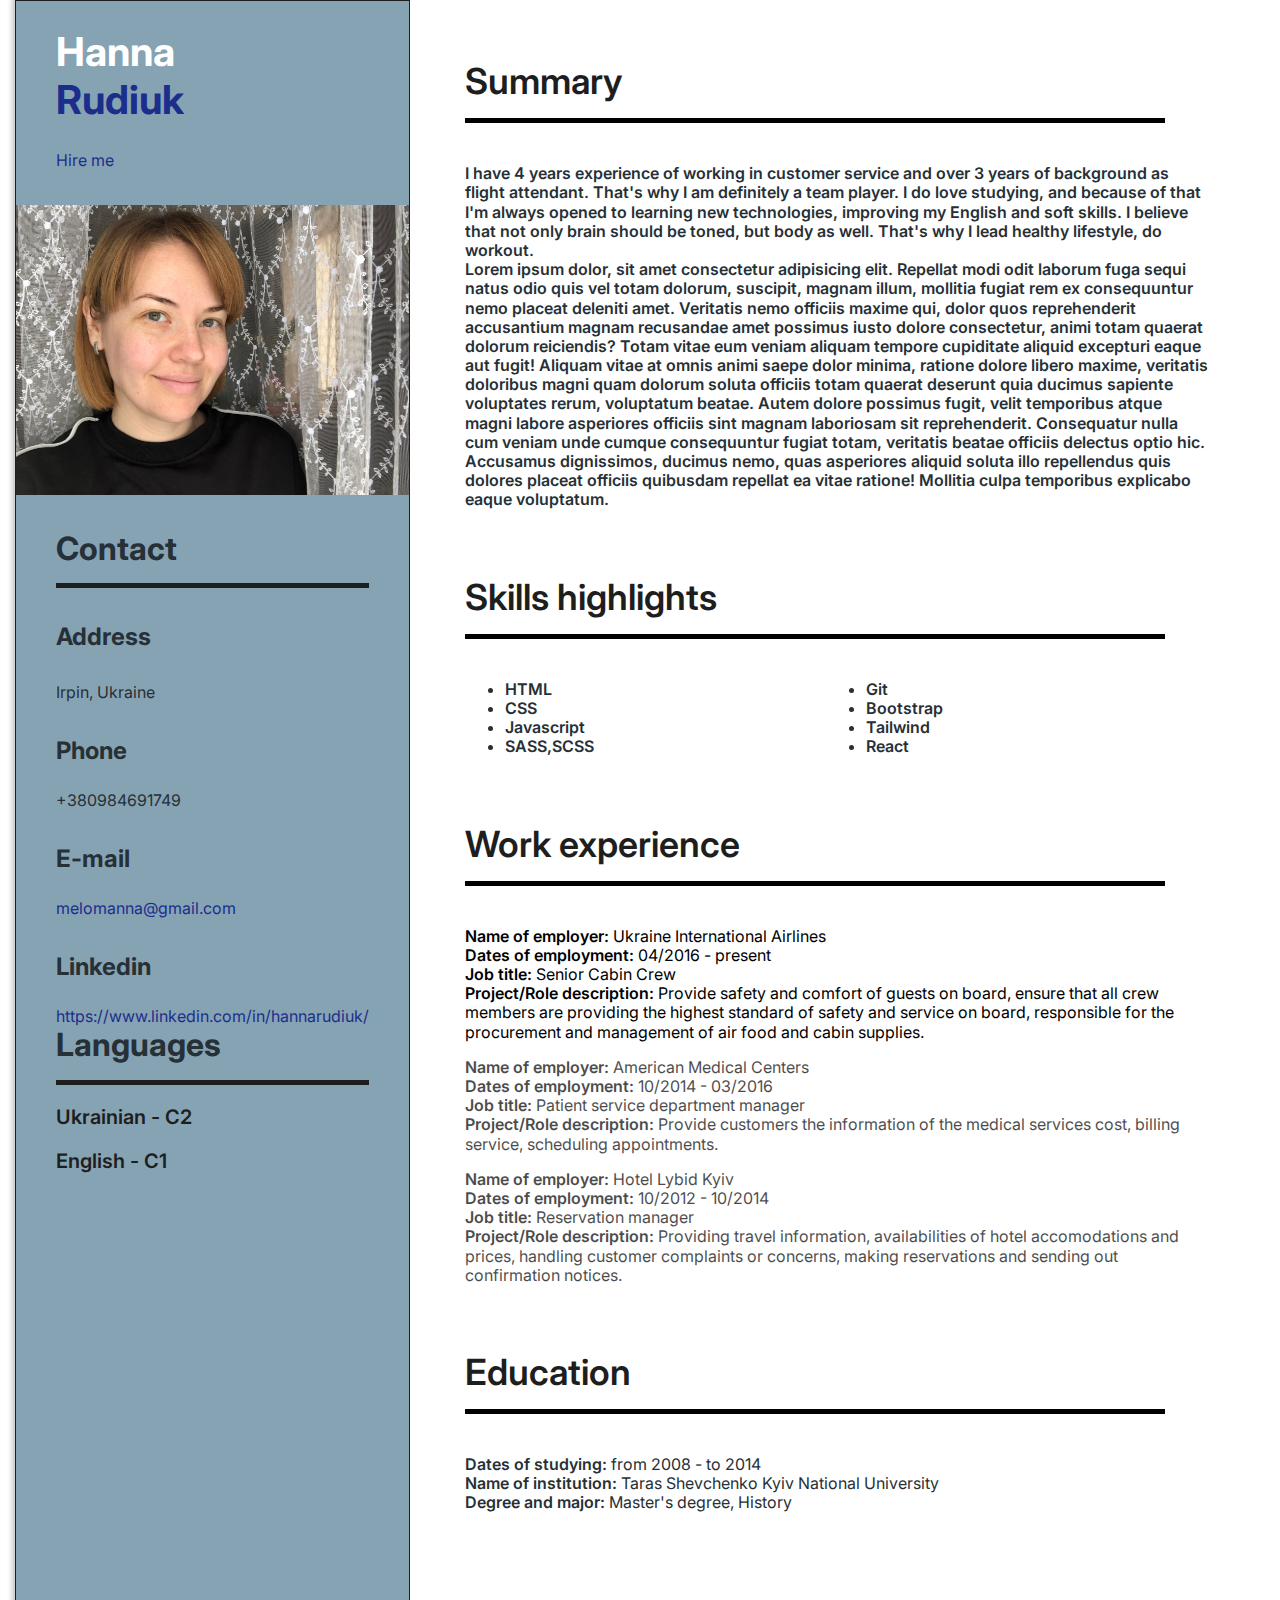
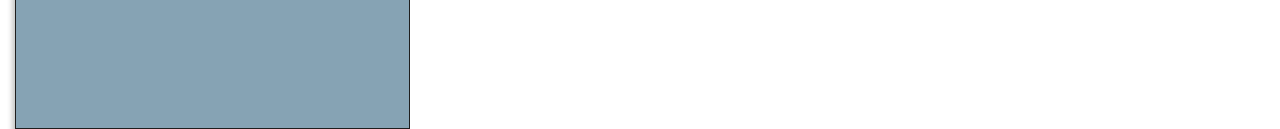
==== index.html @ 8bd89c7a "animation in js was added" ====
<!DOCTYPE html>
<html lang="en">
<head>
    <meta charset="UTF-8">
    <meta http-equiv="X-UA-Compatible" content="IE=edge">
    <meta name="viewport" content="width=device-width, initial-scale=1.0">
    <title>CV-project</title>
    <link rel="preconnect" href="https://fonts.googleapis.com">
    <link rel="preconnect" href="https://fonts.gstatic.com" crossorigin>
    <link href="https://fonts.googleapis.com/css2?family=Inter:wght@400;600&display=swap" rel="stylesheet">
    <link rel="stylesheet" href="./css/styles.css">
</head>

<body class="main-theme">
    <div class="cv-page">

        <!-- Header -->
        <header class="sidebar">
          
            <div class="sidebar-container">
             <div class="sidebar-info">
                <h1>Hanna<br><span class="sidebar-name">Rudiuk</span></h1>
                <a  href="./hire-me.html" target="_blank" class="form-link">Hire me</a>
                </div>
            </div>
            <div id="photo" class="sidebar-photo"></div>
                
            <!-- Contact -->

            <div class="sidebar-container">

            <div class="contact">
                <h2 class="sidebar-title">Contact</h2>
                   
                <div class="address">
                    <h3 class="sidebar-subtitle">Address</h3>
                    <p>Irpin, Ukraine</p>
                </div>

                <div>
                    <h3 class="sidebar-subtitle">Phone</h3>
                    <a href="tel:+380984691749" class="phone-link">+380984691749</a>
                </div>

                <div>
                    <h3 class="sidebar-subtitle">E-mail</h3>
                    <a href="mailto:melomanna@gmail.com"
                       class="link">melomanna@gmail.com</a>
                </div>

                <div>
                    <h3 class="sidebar-subtitle">Linkedin</h3>
                    <a href="https://www.linkedin.com/in/hannarudiuk/"
                       class="link">https://www.linkedin.com/in/hannarudiuk/</a>
                </div>
                
            </div>

            <!-- Languages -->
            <div class="languages">
                <h2 class="sidebar-title">Languages</h2>
                <p class="language">Ukrainian - C2</p>
                <p>English - C1</p>
            </div>

          </div>
        </header>

        <!-- Main -->
        <main>
            <div class="main-content">

                <!-- Summary -->
                <div class="summary">
    
                  <h2 class="title">Summary</h2>

                  <div class="container">
                    <p class="summary-about">I have 4 years experience of working in customer service and over   3 years of background as flight attendant. That's why I am definitely a team player.
                     I do love studying, and because of that I'm always opened to learning new technologies, improving my English and soft skills.
                    I believe that not only brain should be toned, but body as well. That's why I lead healthy lifestyle, do workout. <br>
                    Lorem ipsum dolor, sit amet consectetur adipisicing elit. Repellat modi odit laborum fuga sequi natus odio quis vel totam dolorum, suscipit, magnam illum, mollitia fugiat rem ex consequuntur nemo placeat deleniti amet. Veritatis nemo officiis maxime qui, dolor quos reprehenderit accusantium magnam recusandae amet possimus iusto dolore consectetur, animi totam quaerat dolorum reiciendis? Totam vitae eum veniam aliquam tempore cupiditate aliquid excepturi eaque aut fugit! Aliquam vitae at omnis animi saepe dolor minima, ratione dolore libero maxime, veritatis doloribus magni quam dolorum soluta officiis totam quaerat deserunt quia ducimus sapiente voluptates rerum, voluptatum beatae. Autem dolore possimus fugit, velit temporibus atque magni labore asperiores officiis sint magnam laboriosam sit reprehenderit. Consequatur nulla cum veniam unde cumque consequuntur fugiat totam, veritatis beatae officiis delectus optio hic. Accusamus dignissimos, ducimus nemo, quas asperiores aliquid soluta illo repellendus quis dolores placeat officiis quibusdam repellat ea vitae ratione! Mollitia culpa temporibus explicabo eaque voluptatum.</p>
                    </div>
                </div>

                <!-- Skills Highlights -->
                <div class="skills">
                    
                    <h2 class="title">Skills highlights</h2>
                    <div class="container">
                    <ul>
                        <li>HTML</li>
                        <li>CSS</li>
                        <li>Javascript</li>
                        <li>SASS,SCSS</li>
                        <li>Git</li>
                        <li>Bootstrap</li>
                        <li>Tailwind</li>
                        <li>React</li>
                    </ul>
                </div>
            </div>

                   <!-- Work Experience -->
                   <div class="work">

                    <h2 class="title">Work experience</h2>
                    
                    <!-- Company 1 -->
                    <div class="container">
                    <div class="work-content">
                        <p><span class="work-definition" >Name of employer:</span> Ukraine International Airlines<br>
                        <span class="work-definition" >Dates of employment:</span> 04/2016 - present<br>
                        <span class="work-definition" >Job title:</span> Senior Cabin Crew<br>
                        <span class="work-definition" >Project/Role description:</span> Provide safety and comfort of guests on board, ensure that all crew members are providing the highest standard of safety and service on board, responsible for the procurement and management of air food and cabin supplies.</p>
                    </div>

                    <!-- Company 2 -->
                    <div class="work-content job">
                        <p><span class="work-definition" >Name of employer:</span> American Medical Centers<br>
                        <span class="work-definition" >Dates of employment:</span> 10/2014 - 03/2016<br>
                        <span class="work-definition" >Job title:</span> Patient service department manager<br>
                        <span class="work-definition" >Project/Role description:</span> Provide customers the information of the medical services cost, billing service, scheduling appointments.</p>
                    </div>

                    <!-- Company 3 -->
                    <div class="work-content job">
                        <p><span class="work-definition" >Name of employer:</span> Hotel Lybid Kyiv<br>
                        <span class="work-definition" >Dates of employment:</span> 10/2012 - 10/2014<br>
                        <span class="work-definition" >Job title:</span> Reservation manager<br>
                        <span class="work-definition" >Project/Role description:</span> Providing travel information, availabilities of hotel accomodations and prices, handling customer complaints or concerns, making reservations and sending out confirmation notices.</p>
                    </div>
                </div>
            </div>
                <!-- Education -->
                <div class="education">
                    <h2 class="title">Education</h2>

                    <div class="container">
                    <p class="education-content"><span class="work-definition" >Dates of studying:</span> from 2008 - to 2014<br>
                    <span class="work-definition" >Name of institution:</span> Taras Shevchenko Kyiv National University<br>
                    <span class="work-definition" >Degree and major:</span> Master's degree, History</p>
                  </div>
                </div>

                
            </div>
        
    </main>

    </div>
    <script src="./js/lesson28.js"></script>
</body>
</html>
---- css/styles.css ----
.main-theme {
  --color-background-sidebar: #86A3B4;
  --color-main-background: #FFFFFF;
  --color-text-primary: #263036;
  --color-text-headings: #1E1E1E;
  --color-text-work-experience: #000000;
  --color-accent: #1C2E8C;
  --color-languages-text: #1E1E1E;
}

.my-theme {
  --color-background-sidebar: #F49D40;
  --color-main-background: #F6F5AE;
  --color-text-primary: #565554;
  --color-text-headings:#F24236;
  --color-text-work-experience: #000000;
  --color-accent: #F24236;
  --color-languages-text: #565554;
}

*, *:before, *:after {
  box-sizing: border-box;
}

body {
  margin: 0;
}

.cv-page {
  display: flex;
  padding: 0 15px;
  font-family: "Inter", sans-serif;
  font-style: normal;
  line-height: 1.2;
}

a {
  text-decoration: none;
}

.sidebar-container {
  padding: 0 40px;
}

.container {
  padding: 25px 0 50px;
}

.sidebar {
  background-color: var(--color-background-sidebar);
  box-shadow: 2px 2px 5px 5px #c6c7c6;
  border: 1px solid var(--color-text-headings);
  animation-name: sidebarUp;
  animation-duration: 1s;
  animation-fill-mode: none;
}

@keyframes sidebarUp {
  80% {
    transform: translateY(0px);
  }
  0% {
    transform: translateY(350px);
    opacity: 0;
  }
}
.sidebar-info h1 {
  font-size: 40px;
  color: var(--color-main-background);
}

.sidebar-name, .form-link {
  color: var(--color-accent);
}

.sidebar-photo {
  margin: 35px 0;
  width: 100%;
  height: 290px;
  background-image: url("../images/photo.jpg");
  background-repeat: no-repeat;
  background-size: cover;
  background-position: center;
}

.photo-enlarge {
  cursor: pointer;
  box-shadow: rgba(14, 30, 37, 0.12) 0px 2px 4px 0px, rgba(14, 30, 37, 0.32) 0px 2px 16px 0px;
  transform: scale(2) translateY(30px);
  transform-origin: left;
  transition: all ease 1s;
}

.photo-reduce {
  cursor: pointer;
  transform: scale(1);
  transition: all ease 1s;
}

.sidebar-title {
  margin: 0;
  margin-top: 35px 0 10px;
  padding-bottom: 15px;
  font-size: 32px;
  color: var(--color-text-primary);
  border-bottom: 5px solid var(--color-text-headings);
}

.sidebar-subtitle {
  margin: 0;
  margin: 35px 0 10px;
  padding-bottom: 15px;
  font-size: 24px;
  color: var(--color-text-primary);
}

.address p {
  font-size: 16px;
  color: var(--color-text-primary);
}

.phone-link {
  font-size: 16px;
  color: var(--color-text-primary);
}

.link {
  font-size: 16px;
  color: var(--color-accent);
}

.languages p {
  font-weight: 600;
  font-size: 20px;
  color: var(--color-languages-text);
}

.main-content {
  background-color: var(--color-main-background);
  padding: 60px 55px 150px;
  font-weight: 400;
  animation-name: mainUp;
  animation-duration: 1.5s;
  animation-fill-mode: none;
}
@keyframes mainUp {
  80% {
    transform: translateY(0px);
  }
  0% {
    transform: translateY(350px);
    opacity: 0;
  }
}

.title {
  margin: 0;
  margin-right: 45px;
  padding-bottom: 15px;
  font-weight: 600;
  font-size: 36px;
  color: var(--color-text-headings);
  border-bottom: 5px solid var(--color-text-work-experience);
}

.work-definition {
  font-weight: 600;
}

.job {
  opacity: 0.7;
}
.job:hover {
  cursor: pointer;
  opacity: 1;
  transition: all 0.1s ease-in;
}

/* Summary */
.summary-about {
  font-weight: 600;
  font-size: 16px;
  color: var(--color-text-primary);
}

/* Skills highlights */
.skills ul {
  -moz-column-count: 2;
       column-count: 2;
  font-weight: 600;
  color: var(--color-text-primary);
}

/* Work Experience */
.work-content {
  margin: 0;
  font-size: 16px;
  color: var(--color-text-work-experience);
}

/* Education */
.education-content {
  color: var(--color-text-primary);
}

@media screen and (max-width: 550px) {
  .cv-page {
    flex-direction: column;
    padding: 0 15px;
    min-width: 350px;
  }
  .sidebar-container {
    padding: 10px;
  }
  .sidebar-photo {
    background-size: cover;
  }
  .main-content {
    padding: 25px 10px 50px;
  }
  .title {
    margin-right: 10px;
  }
  .job {
    opacity: 1;
  }
}
.form-section {
  position: absolute;
  width: 1024px;
  top: calc(50% - 330px);
  left: calc(50% - 512px);
  padding: 15px;
  font-family: "IBM Plex Sans", sans-serif;
  font-style: normal;
  background: #ffffff;
  box-shadow: 0px 5px 10px 0px rgba(0, 0, 0, 0.5);
  padding-bottom: 20px;
  animation: formReduce 2s ease-in-out;
}

@keyframes formReduce {
  from {
    transform: scale(2);
    opacity: 0;
    top: calc(50% - 330px);
  }
  to {
    transform: scale(1);
    opacity: 1;
  }
}
.link-form {
  color: #0048D9;
}

input, textarea, select {
  -webkit-appearance: none;
     -moz-appearance: none;
          appearance: none;
  background-color: transparent;
  margin: 0;
  padding: 0;
  border: none;
}

.form-section-title {
  margin: 0;
  color: #0048D9;
}

.form-section-subtitle {
  margin: 0;
  margin-top: 20px;
  font-weight: 600;
  font-size: 16px;
  line-height: 1.4;
  color: #0048D9;
}

.table-contact {
  border: 0.5px solid #0048D9;
  padding: 10px;
  border-collapse: collapse;
  border-radius: 5px;
}

.table-contact th, .table-contact td {
  border: 1px solid #0048D9;
  padding: 10px;
}
.table-contact th, .table-contact td {
  color: #0048D9;
}
.table-contact td {
  color: #6F7482;
}

.form {
  margin-top: 25px;
  -webkit-appearance: none;
     -moz-appearance: none;
          appearance: none;
}

.form fieldset {
  border: solid 1px #0048D9;
  border-radius: 40px 10px;
}

.form-legend {
  font-weight: 600;
  color: #0048D9;
}

.form-email {
  display: flex;
  gap: 25px;
  align-items: center;
}

.form-description {
  margin-top: 20px;
}

.form-work-type {
  display: flex;
  margin-top: 20px;
  gap: 11px;
  align-items: center;
}

label {
  font-weight: 400;
  font-size: 16px;
  line-height: 1.5;
  letter-spacing: 0.01em;
  color: #6F7482;
}

.label-email {
  margin-left: 20px;
}

.field::-moz-placeholder {
  font-weight: 400;
  font-size: 16px;
  line-height: 1.5;
  letter-spacing: 0.01em;
  color: #B8BCCA;
}

.field::placeholder {
  font-weight: 400;
  font-size: 16px;
  line-height: 1.5;
  letter-spacing: 0.01em;
  color: #B8BCCA;
}

.label-required {
  margin-left: 2px;
  color: #ED0131;
}

input[type=email],
select,
textarea {
  margin-top: 7px;
  min-width: 460px;
  background: #F8FAFC;
  border-radius: 4px;
  padding: 12px;
}

input:invalid,
textarea:invalid,
select:invalid {
  border: 1px solid #ED0131;
  border-radius: 4px;
}

input:valid,
textarea:valid,
select:valid {
  border: 1px solid #0E6245;
}

.label-wrapper p {
  display: none;
  margin: 0;
  margin-left: 100px;
  font-weight: 400;
  font-size: 12px;
  line-height: 1.3;
}

.error {
  color: #ED0131;
}

.success {
  color: #0E6245;
}

.label-email:invalid + .error {
  display: block;
}

.label-email:valid ~ .success {
  display: block;
}

input:focus,
select:focus,
textarea:focus {
  outline: 1px solid #0048D9;
  border-radius: 4px;
}

.label-description {
  vertical-align: top;
  line-height: 1.4;
  letter-spacing: 0;
}

textarea {
  min-height: 139px;
}

select {
  background: url("../images/arrow.svg") no-repeat center right 10px;
  background-color: #F8FAFC;
}

option {
  font-style: normal;
  font-weight: 400;
  font-size: 16px;
  line-height: 1.5;
  letter-spacing: 0.01em;
  color: #3B4256;
}

input[type=submit], select[type=submit], textarea[type=submit] {
  margin-top: 40px;
  cursor: pointer;
  width: 100px;
  height: 50px;
  background: #0048D9;
  border-radius: 6px;
  font-style: normal;
  font-weight: 500;
  font-size: 18px;
  line-height: 1.2;
  padding: 4px 16px;
  color: #ffffff;
}

input[type=submit]:hover, select[type=submit]:hover, textarea[type=submit]:hover,
input[type=submit]:focus,
select[type=submit]:focus,
textarea[type=submit]:focus {
  background: #002266;
  border-radius: 6px;
  padding: 0;
}

/* Action page */
.action-page {
  position: fixed;
  top: calc(50% - 200px);
  left: calc(50% - 125px);
  height: 350px;
  width: 350px;
  background: #FFFFFF;
  border-radius: 20px;
  box-shadow: 0px 5px 10px 0px rgba(0, 0, 0, 0.5);
}

.action-page-title {
  padding-top: 150px;
  text-align: center;
  font-family: "IBM Plex Sans", sans-serif;
  color: #0048D9;
}/*# sourceMappingURL=styles.css.map */
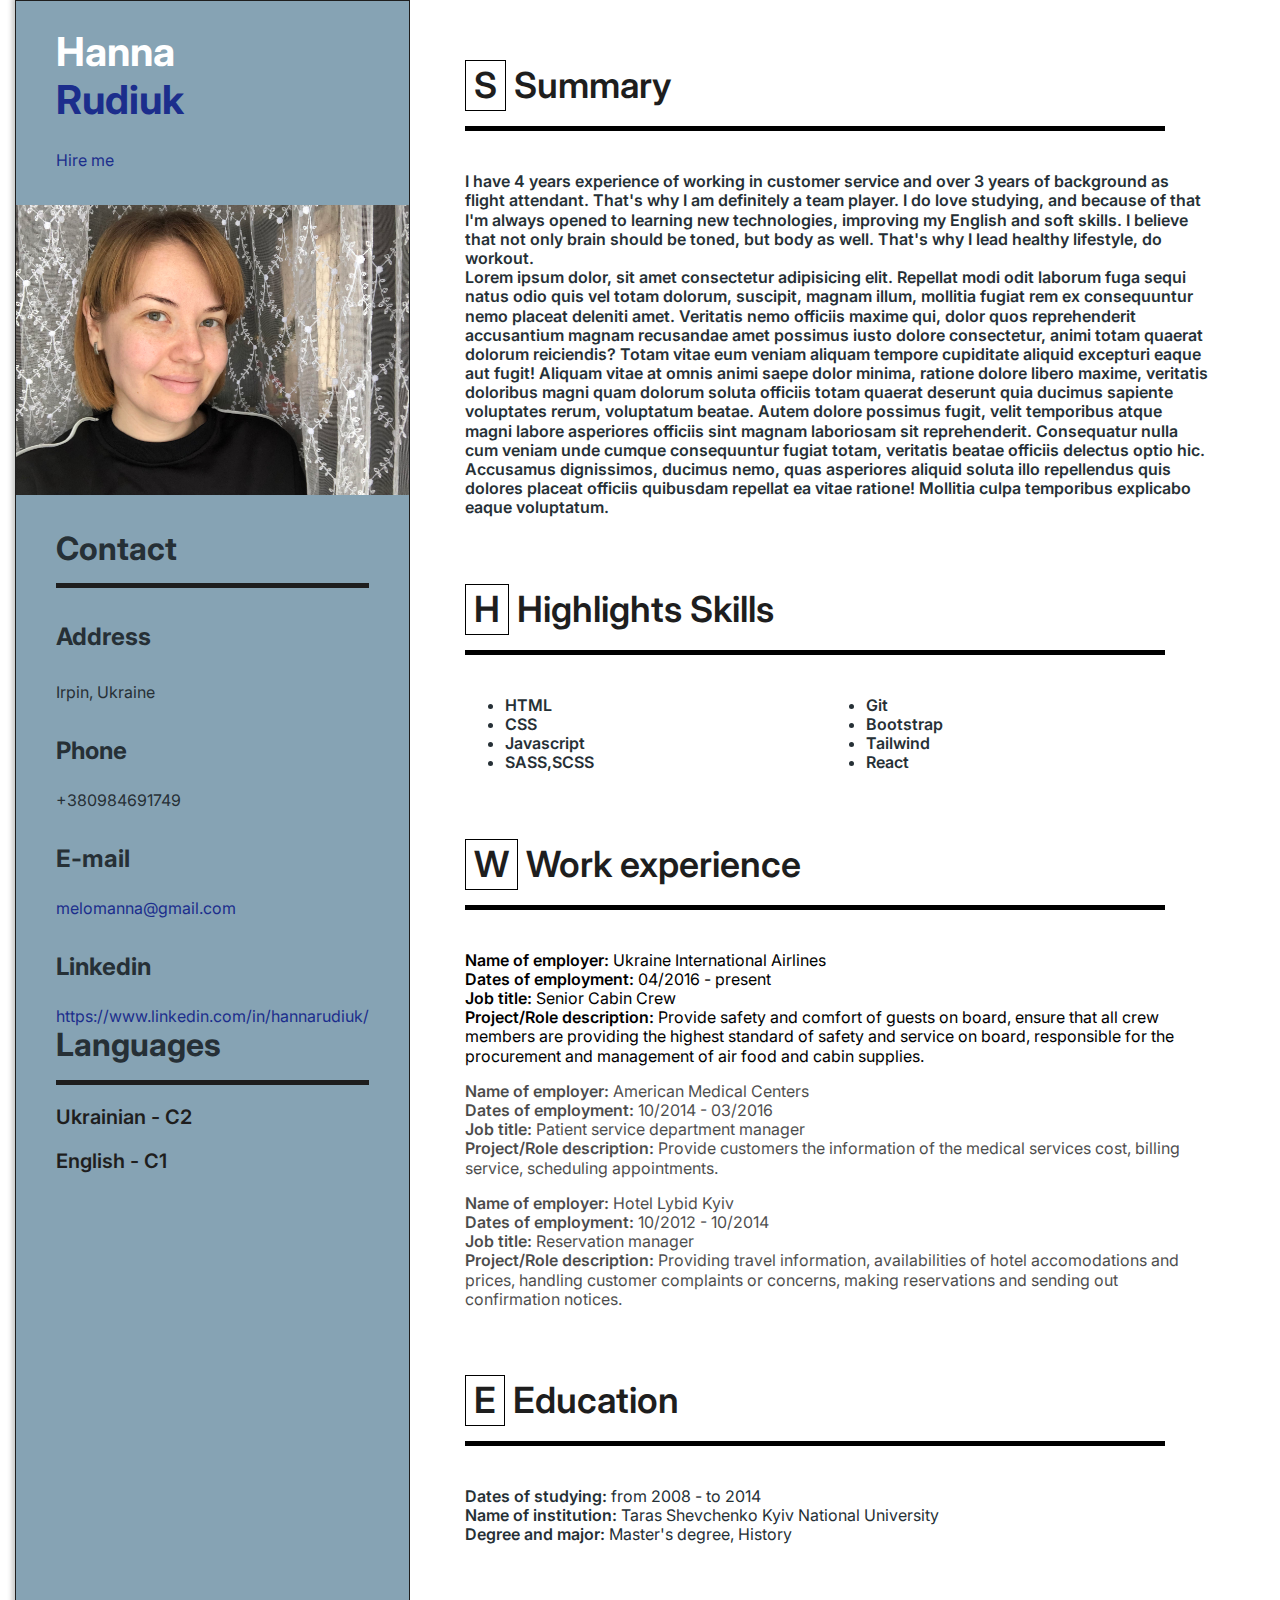
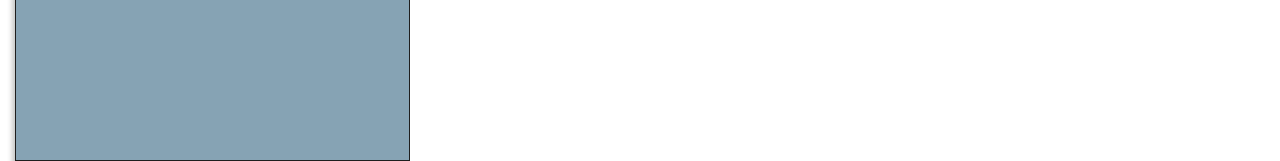
==== commit 7db7d529: "h/w Lesson_28" ====
--- a/index.html
+++ b/index.html
@@ -71,7 +71,7 @@
             <div class="main-content">
 
                 <!-- Summary -->
-                <div class="summary">
+                <div id="s" class="summary">
     
                   <h2 class="title">Summary</h2>
 
@@ -84,9 +84,9 @@
                 </div>
 
                 <!-- Skills Highlights -->
-                <div class="skills">
+                <div id="h" class="skills">
                     
-                    <h2 class="title">Skills highlights</h2>
+                    <h2 class="title">Highlights Skills</h2>
                     <div class="container">
                     <ul>
                         <li>HTML</li>
@@ -102,7 +102,7 @@
             </div>
 
                    <!-- Work Experience -->
-                   <div class="work">
+                   <div id="w" class="work">
 
                     <h2 class="title">Work experience</h2>
                     
@@ -133,7 +133,7 @@
                 </div>
             </div>
                 <!-- Education -->
-                <div class="education">
+                <div id="e" class="education">
                     <h2 class="title">Education</h2>
 
                     <div class="container">
--- a/css/styles.css
+++ b/css/styles.css
@@ -161,6 +161,13 @@
   font-size: 36px;
   color: var(--color-text-headings);
   border-bottom: 5px solid var(--color-text-work-experience);
+}
+
+.title-letter {
+  display: inline-block;
+  margin-right: 8px;
+  padding: 3px 8px;
+  border: 1px solid black;
 }
 
 .work-definition {
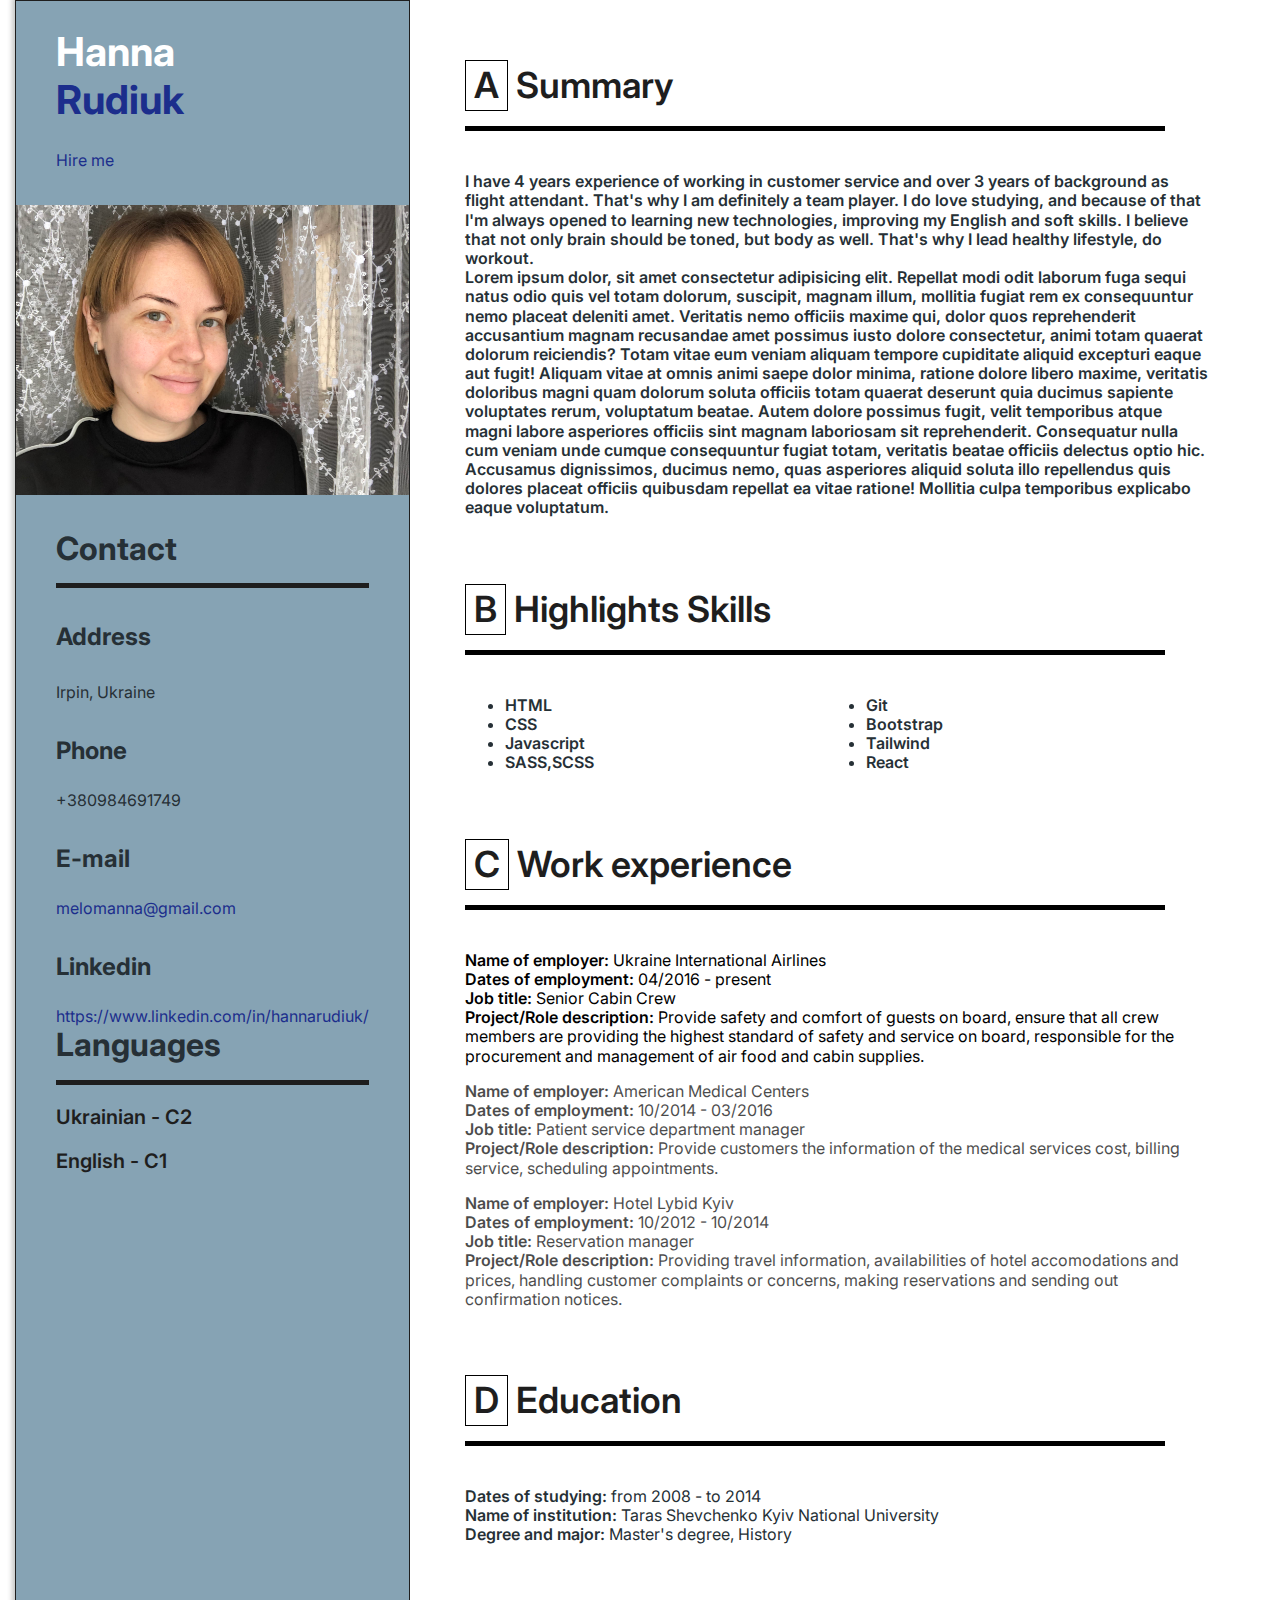
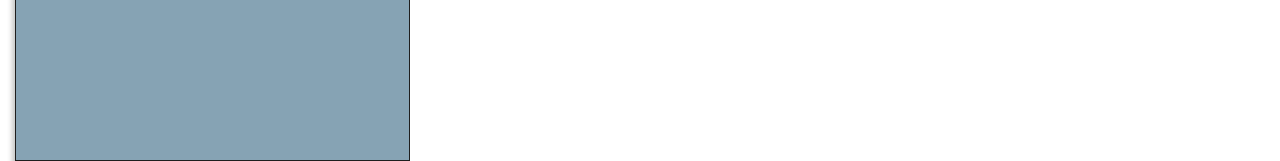
==== commit b5ab0dc8: "variable letter was changed" ====
--- a/index.html
+++ b/index.html
@@ -71,7 +71,7 @@
             <div class="main-content">
 
                 <!-- Summary -->
-                <div id="s" class="summary">
+                <div class="summary">
     
                   <h2 class="title">Summary</h2>
 
@@ -84,7 +84,7 @@
                 </div>
 
                 <!-- Skills Highlights -->
-                <div id="h" class="skills">
+                <div class="skills">
                     
                     <h2 class="title">Highlights Skills</h2>
                     <div class="container">
@@ -102,7 +102,7 @@
             </div>
 
                    <!-- Work Experience -->
-                   <div id="w" class="work">
+                   <div class="work">
 
                     <h2 class="title">Work experience</h2>
                     
@@ -133,7 +133,7 @@
                 </div>
             </div>
                 <!-- Education -->
-                <div id="e" class="education">
+                <div class="education">
                     <h2 class="title">Education</h2>
 
                     <div class="container">
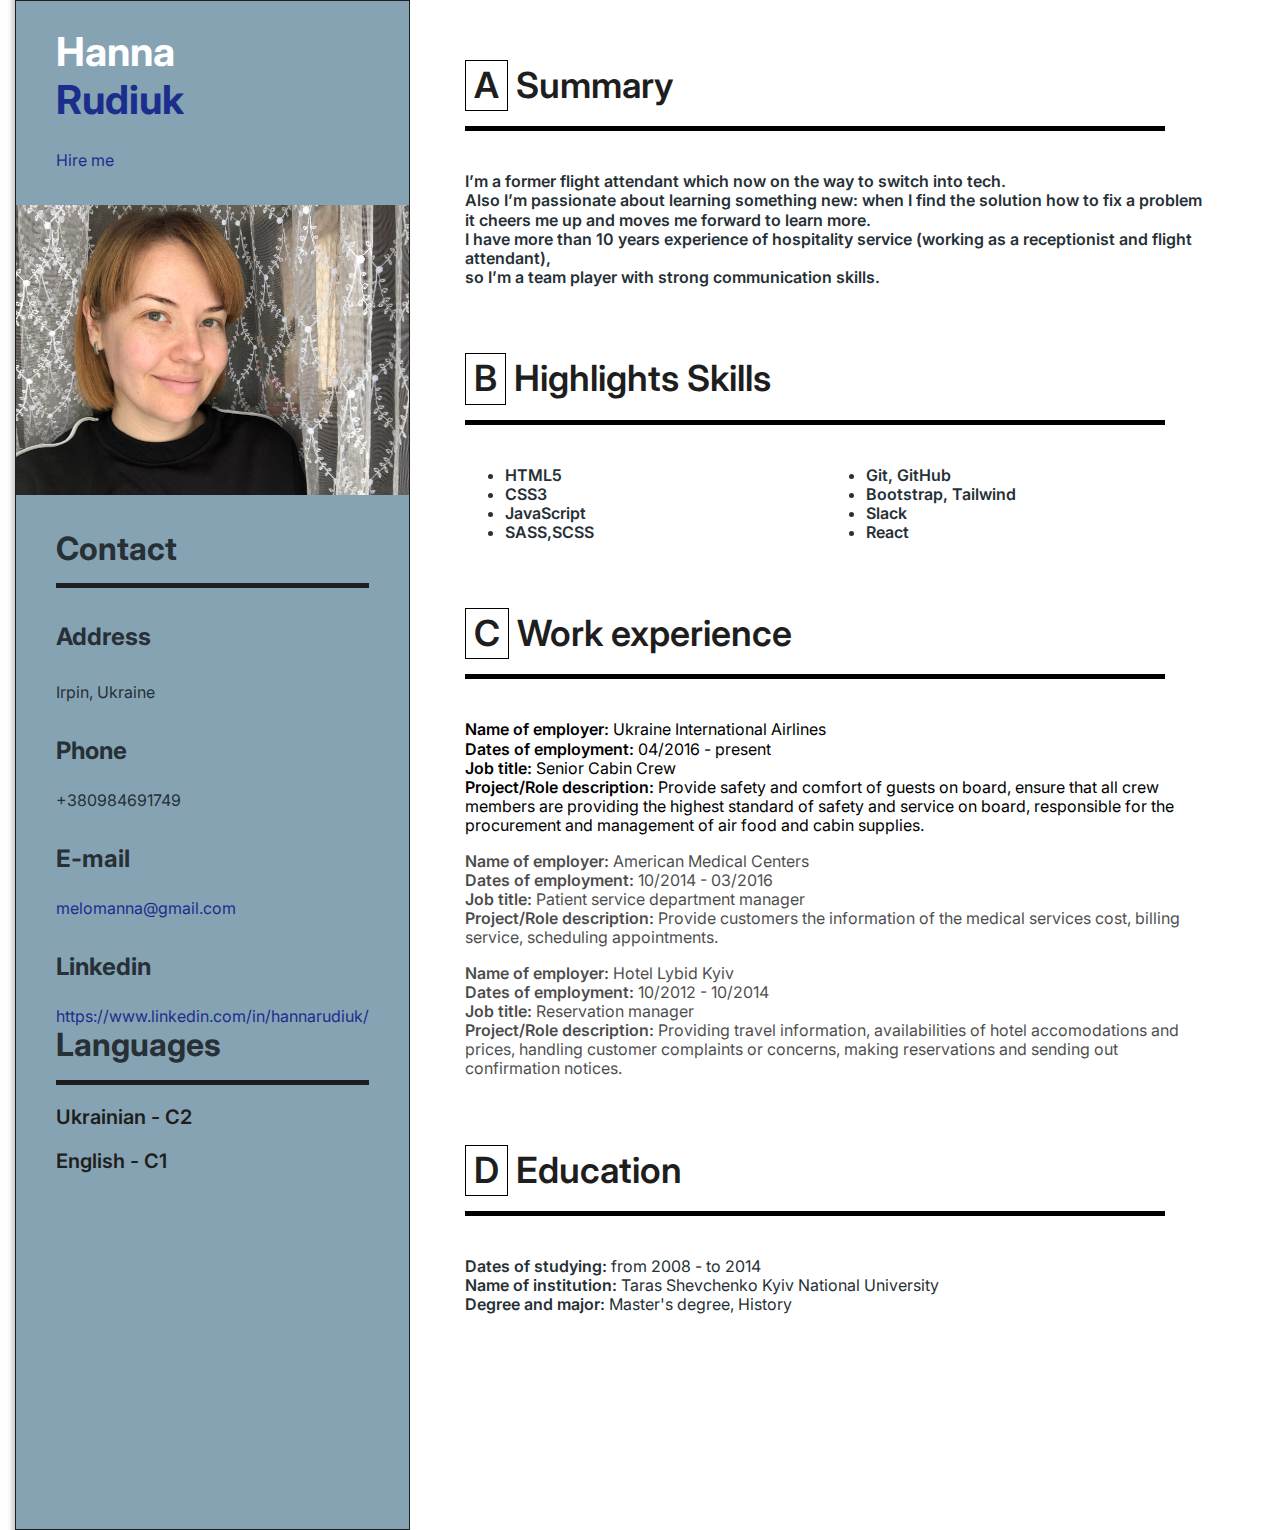
==== commit f8fda98c: "Summary was updated" ====
--- a/index.html
+++ b/index.html
@@ -76,10 +76,9 @@
                   <h2 class="title">Summary</h2>
 
                   <div class="container">
-                    <p class="summary-about">I have 4 years experience of working in customer service and over   3 years of background as flight attendant. That's why I am definitely a team player.
-                     I do love studying, and because of that I'm always opened to learning new technologies, improving my English and soft skills.
-                    I believe that not only brain should be toned, but body as well. That's why I lead healthy lifestyle, do workout. <br>
-                    Lorem ipsum dolor, sit amet consectetur adipisicing elit. Repellat modi odit laborum fuga sequi natus odio quis vel totam dolorum, suscipit, magnam illum, mollitia fugiat rem ex consequuntur nemo placeat deleniti amet. Veritatis nemo officiis maxime qui, dolor quos reprehenderit accusantium magnam recusandae amet possimus iusto dolore consectetur, animi totam quaerat dolorum reiciendis? Totam vitae eum veniam aliquam tempore cupiditate aliquid excepturi eaque aut fugit! Aliquam vitae at omnis animi saepe dolor minima, ratione dolore libero maxime, veritatis doloribus magni quam dolorum soluta officiis totam quaerat deserunt quia ducimus sapiente voluptates rerum, voluptatum beatae. Autem dolore possimus fugit, velit temporibus atque magni labore asperiores officiis sint magnam laboriosam sit reprehenderit. Consequatur nulla cum veniam unde cumque consequuntur fugiat totam, veritatis beatae officiis delectus optio hic. Accusamus dignissimos, ducimus nemo, quas asperiores aliquid soluta illo repellendus quis dolores placeat officiis quibusdam repellat ea vitae ratione! Mollitia culpa temporibus explicabo eaque voluptatum.</p>
+                    <p class="summary-about">I’m a former flight attendant which now on the way to switch into tech.<br> Also I’m passionate about learning something new: when I find the solution how to fix a problem<br> it cheers me up and moves me forward to learn more.<br> 
+
+                        I have more than 10 years experience of hospitality service (working as a receptionist and flight attendant),<br> so I’m a team player with strong communication skills.</p>
                     </div>
                 </div>
 
@@ -89,13 +88,13 @@
                     <h2 class="title">Highlights Skills</h2>
                     <div class="container">
                     <ul>
-                        <li>HTML</li>
-                        <li>CSS</li>
-                        <li>Javascript</li>
+                        <li>HTML5</li>
+                        <li>CSS3</li>
+                        <li>JavaScript</li>
                         <li>SASS,SCSS</li>
-                        <li>Git</li>
-                        <li>Bootstrap</li>
-                        <li>Tailwind</li>
+                        <li>Git, GitHub</li>
+                        <li>Bootstrap, Tailwind</li>
+                        <li>Slack</li>
                         <li>React</li>
                     </ul>
                 </div>
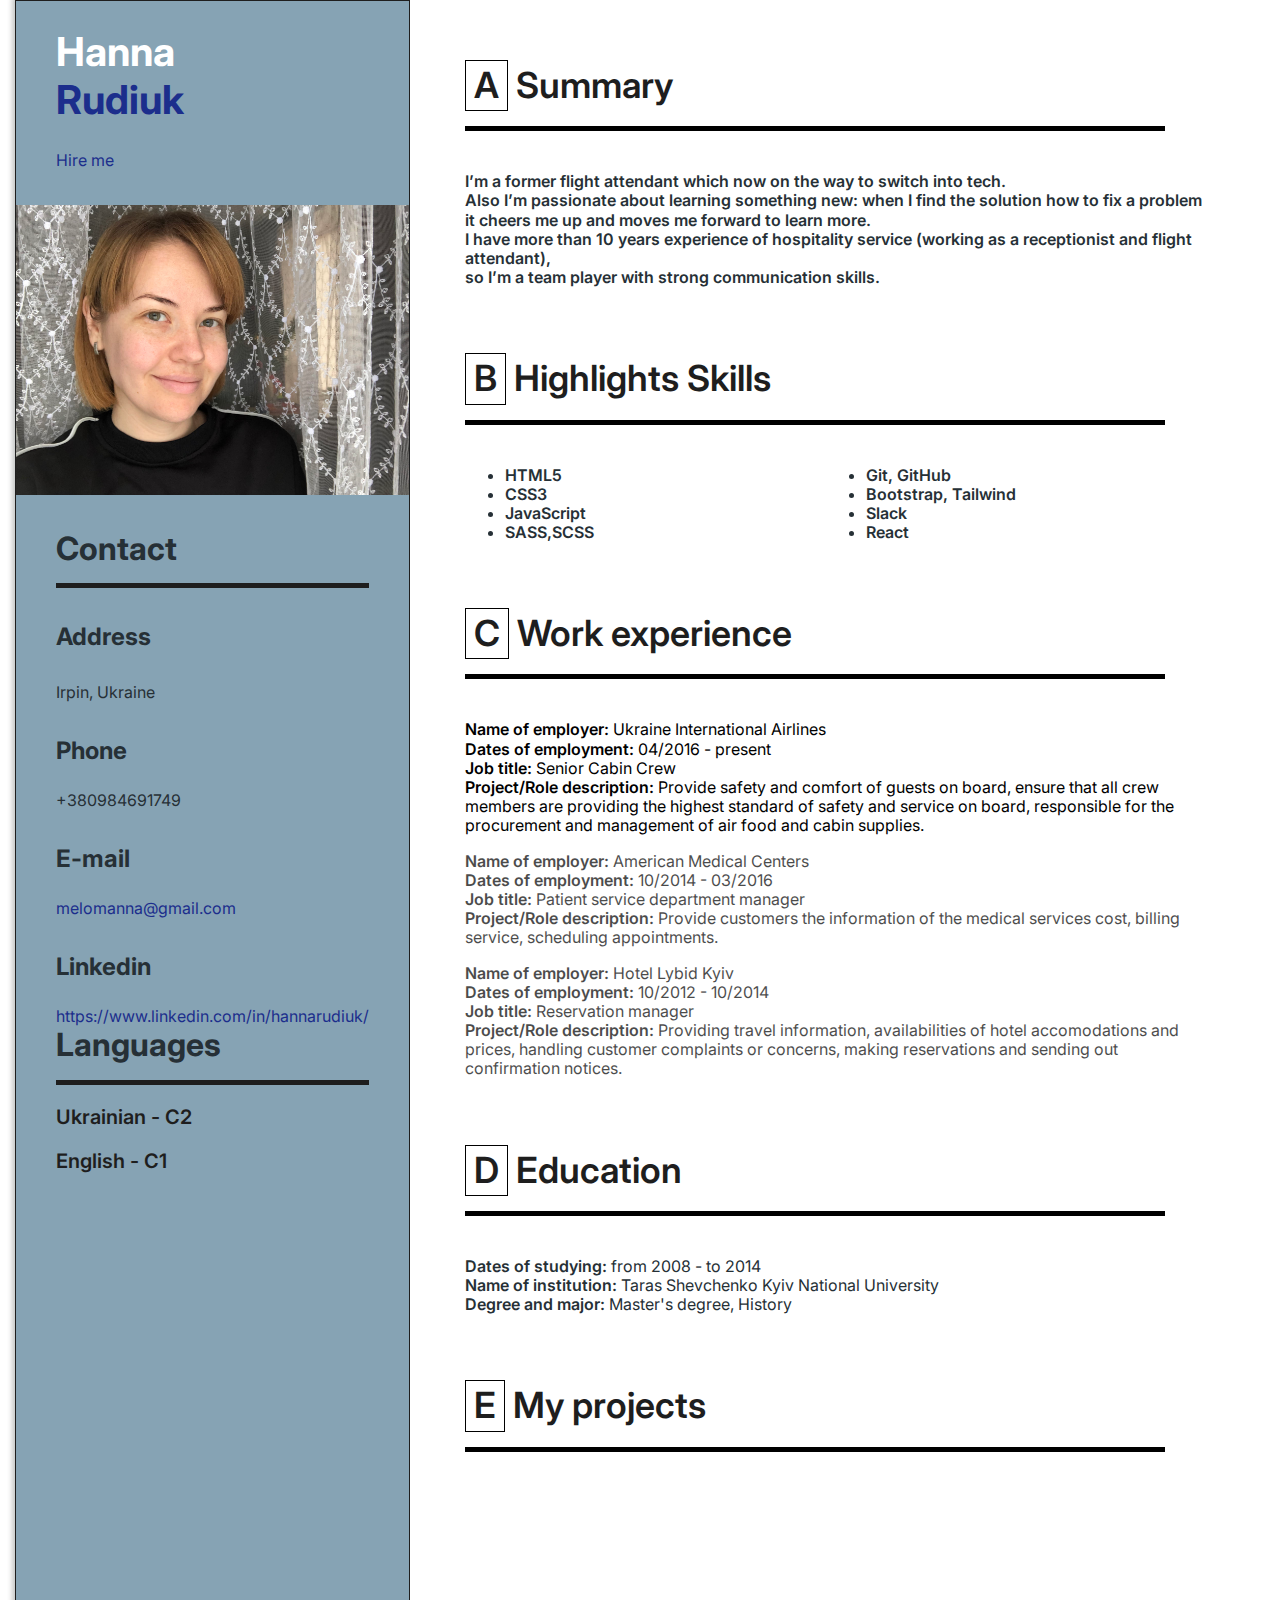
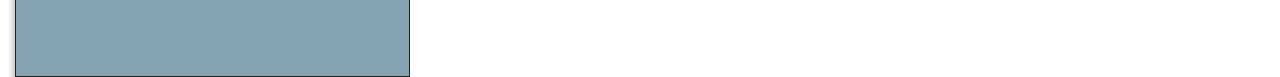
==== commit 48131da7: "Lesson_32" ====
--- a/index.html
+++ b/index.html
@@ -142,6 +142,14 @@
                   </div>
                 </div>
 
+                <!-- Projects -->
+            <div class="projects">
+                <h2 class="title">My projects</h2>
+
+                <div class="container">
+                    
+                </div>
+            </div>
                 
             </div>
         
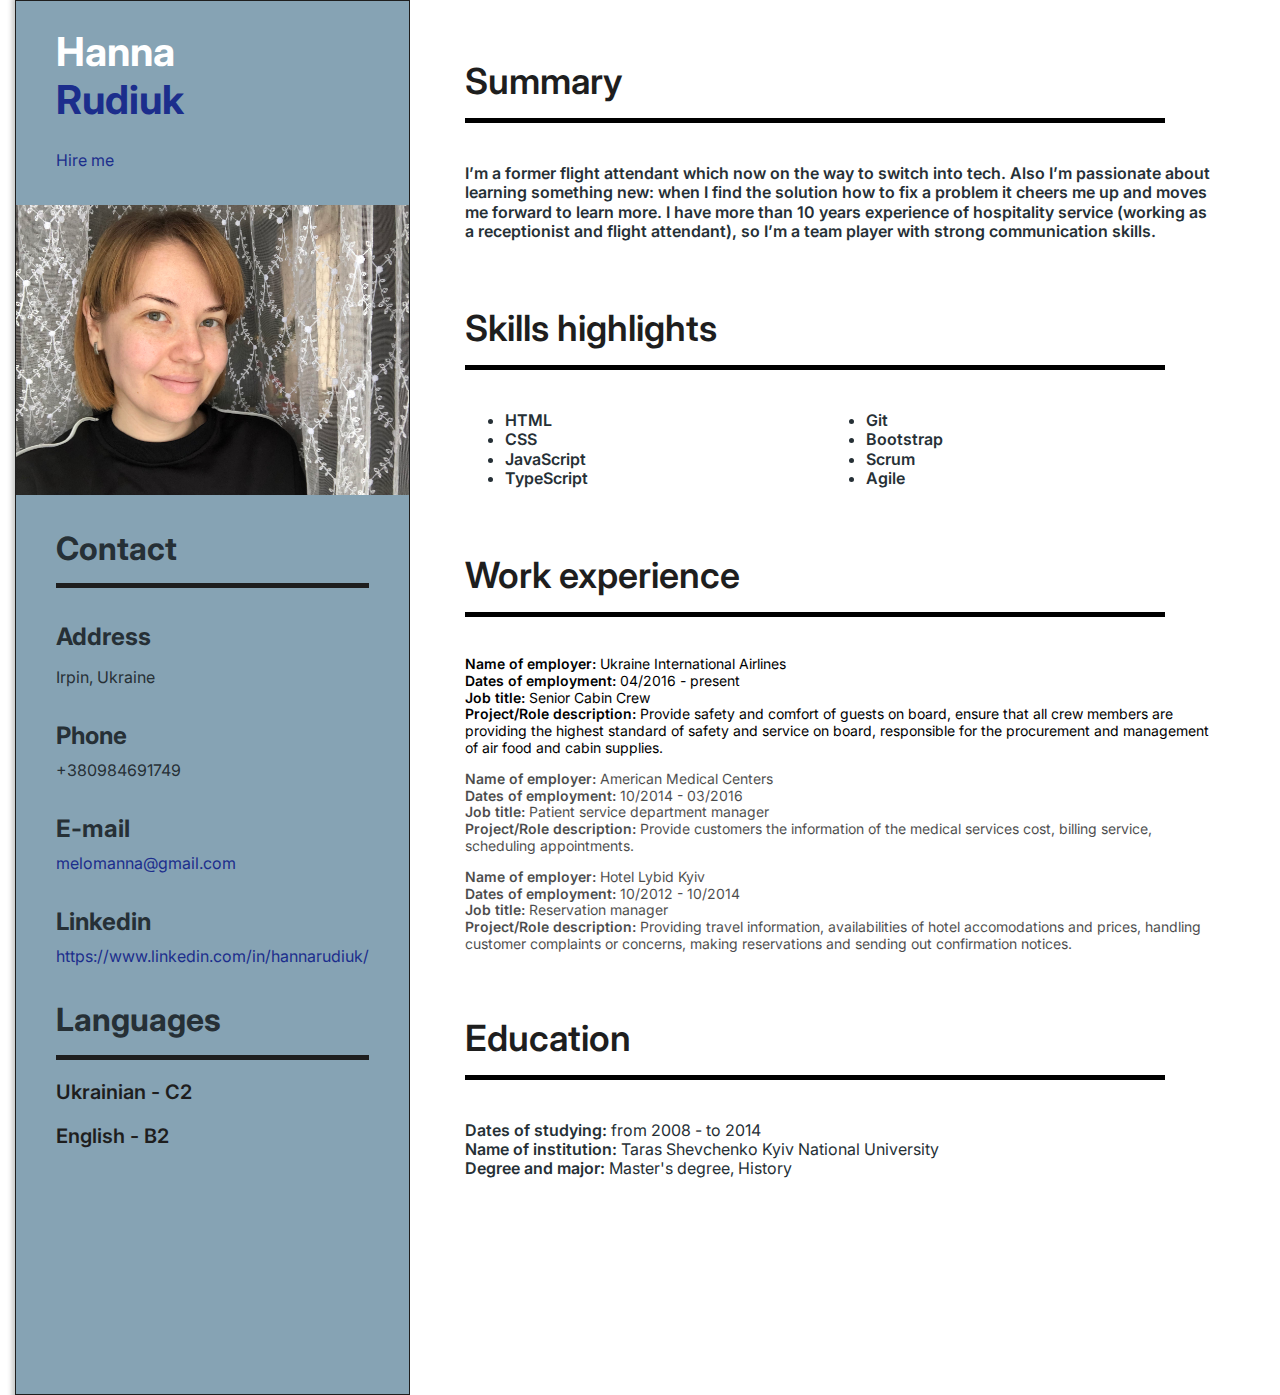
==== commit 9008c597: "Summary was updated" ====
--- a/index.html
+++ b/index.html
@@ -8,9 +8,9 @@
     <link rel="preconnect" href="https://fonts.googleapis.com">
     <link rel="preconnect" href="https://fonts.gstatic.com" crossorigin>
     <link href="https://fonts.googleapis.com/css2?family=Inter:wght@400;600&display=swap" rel="stylesheet">
-    <link rel="stylesheet" href="./css/styles.css">
+    <link rel="stylesheet" href="./css/main.css">
+    <link rel="stylesheet" href="./css/theme.css">
 </head>
-
 <body class="main-theme">
     <div class="cv-page">
 
@@ -23,7 +23,7 @@
                 <a  href="./hire-me.html" target="_blank" class="form-link">Hire me</a>
                 </div>
             </div>
-            <div id="photo" class="sidebar-photo"></div>
+            <div class="sidebar-photo"> </div>
                 
             <!-- Contact -->
 
@@ -60,7 +60,7 @@
             <div class="languages">
                 <h2 class="sidebar-title">Languages</h2>
                 <p class="language">Ukrainian - C2</p>
-                <p>English - C1</p>
+                <p>English - B2</p>
             </div>
 
           </div>
@@ -76,26 +76,27 @@
                   <h2 class="title">Summary</h2>
 
                   <div class="container">
-                    <p class="summary-about">I’m a former flight attendant which now on the way to switch into tech.<br> Also I’m passionate about learning something new: when I find the solution how to fix a problem<br> it cheers me up and moves me forward to learn more.<br> 
+                    <p class="summary-about">I’m a former flight attendant which now on the way to switch into tech. Also I’m passionate about learning something new: when I find the solution how to fix a problem it cheers me up and moves me forward to learn more. 
 
-                        I have more than 10 years experience of hospitality service (working as a receptionist and flight attendant),<br> so I’m a team player with strong communication skills.</p>
+                        I have more than 10 years experience of hospitality service (working as a receptionist and flight attendant), so I’m a team player with strong communication skills. 
+                        </p>
                     </div>
                 </div>
 
                 <!-- Skills Highlights -->
                 <div class="skills">
                     
-                    <h2 class="title">Highlights Skills</h2>
+                    <h2 class="title">Skills highlights</h2>
                     <div class="container">
                     <ul>
-                        <li>HTML5</li>
-                        <li>CSS3</li>
+                        <li>HTML</li>
+                        <li>CSS</li>
                         <li>JavaScript</li>
-                        <li>SASS,SCSS</li>
-                        <li>Git, GitHub</li>
-                        <li>Bootstrap, Tailwind</li>
-                        <li>Slack</li>
-                        <li>React</li>
+                        <li>TypeScript</li>
+                        <li>Git</li>
+                        <li>Bootstrap</li>
+                        <li>Scrum</li>
+                        <li>Agile</li>
                     </ul>
                 </div>
             </div>
@@ -142,20 +143,11 @@
                   </div>
                 </div>
 
-                <!-- Projects -->
-            <div class="projects">
-                <h2 class="title">My projects</h2>
-
-                <div class="container">
-                    
-                </div>
-            </div>
                 
             </div>
         
     </main>
 
     </div>
-    <script src="./js/lesson28.js"></script>
 </body>
 </html>--- a/css/main.css
+++ b/css/main.css
@@ -0,0 +1,528 @@
+:root {
+
+
+/* colors */
+--color-background-sidebar: #86A3B4;
+--color-main-background: #FFFFFF;
+--color-text-primary: #263036;
+--color-text-headings: #1E1E1E;
+--color-text-work-experience: #000000;
+--color-accent:  #1C2E8C;
+--color-languages-text: #1E1E1E;
+
+    /* fonts */
+    --font-family-base: 'Inter', sans-serif;
+
+    --font-style: normal;
+
+    --font-weight-normal: 400;
+    --font-weight-bold: 600;
+
+    --font-size-xsmall: 14px;
+    --font-size-small: 16px;
+    --font-size-medium: 20px;
+    --font-size-large: 24px;
+    --font-size-sidebar-title: 32px;
+    --font-size-xlarge: 36px;
+    --font-size-2xlarge: 40px;
+
+    /*sizes  */
+    --margin-clear: 0;
+    --main-padding: 0 15px;
+    --main-width: 385px;
+    --main-height: 290px;
+    --container-padding: 25px 0 50px;
+    --sidebar-container-padding: 0 40px;
+    --sidebar-photo-margin: 35px 0;
+    --sidebar-title-margin-top: 35px;
+
+    --main-content-padding: 60px 55px 50px;
+    --main-content-padding: 60px 55px 150px;
+
+    --sidebar-subtitle-margin: 35px 0 10px;
+    --title-padding-bottom: 15px;
+    --title-border-bottom: 5px;
+
+    /* media queries */
+    --margin: auto;
+    --padding: o;
+    --media-title-padding-bottom: 65px;
+    --media-main-padding: 30px 30px 0;
+    --media-title-margin-right: 0;
+}
+
+body {
+    margin: var(--margin-clear);
+}
+
+*,
+*:before,
+*:after {
+    box-sizing: border-box;
+}
+
+.cv-page {
+    display: flex;
+    padding: var(--main-padding);
+    font-family: var(--font-family-base);
+    font-style: var(--font-style);
+    line-height: 1.2;
+}
+
+a {
+    text-decoration: none;
+}
+.sidebar-container {
+    padding: var(--sidebar-container-padding);
+}
+
+.container {
+   padding: var(--container-padding);
+}
+
+/* Header */
+.sidebar {
+    /* width: var(--main-width); */
+    background-color: var(--color-background-sidebar);
+    box-shadow: 2px 2px 5px 5px #c6c7c6;
+    border: 1px solid #1E1E1E;
+    animation: sidebarUp 1s ease-out;
+}
+
+@keyframes sidebarUp {
+    80% {
+        transform: translateY(0px);
+    }
+    0% {
+        transform: translateY(350px);
+        opacity: 0;
+    }
+ }
+
+.sidebar-info h1 {
+    font-size: var(--font-size-2xlarge);
+    color: var(--color-main-background);
+}
+
+.sidebar-name {
+    color: var(--color-accent);
+}
+
+.form-link {
+    color: var(--color-accent);
+}
+
+.sidebar-photo {
+    margin: var(--sidebar-photo-margin);
+    width: 100%;
+    height: var(--main-height);
+    background-image: url('../images/photo.jpg');
+    background-repeat: no-repeat;
+    background-size: cover;
+    background-position: center;
+    transition: all ease 1s;
+}
+
+.sidebar-photo:hover {
+    cursor: pointer;
+    box-shadow: rgba(14, 30, 37, 0.12) 0px 2px 4px 0px, rgba(14, 30, 37, 0.32) 0px 2px 16px 0px;
+    transform: scale(2) translateY(30px);
+    transform-origin: left;
+}
+
+
+
+@media screen and (max-width: 768px) {
+    .sidebar-photo:hover {
+        display: none;
+    }
+}
+
+.sidebar-title {
+    margin: var(--margin-clear);
+    margin-top: var(--sidebar-title-margin-top);
+    padding-bottom: var(--title-padding-bottom);
+    font-size: var(--font-size-sidebar-title);
+    color: var(--color-text-primary);
+    border-bottom: var(--title-border-bottom) solid var(--color-text-headings);
+}
+
+.sidebar-subtitle {
+    margin: var(--margin-clear);
+    margin: var(--sidebar-subtitle-margin);
+    font-size: var(--font-size-large);
+    color: var(--color-text-primary);
+}
+
+.address p {
+    font-size: var(--font-size-small);
+    color: var(--color-text-primary);
+}
+
+.phone-link {
+    font-size: var(--font-size-small);
+    color: var(--color-text-primary);
+}
+
+.link {
+    font-size: var(--font-size-small);
+    color: var(--color-accent);    
+}
+
+.languages p {
+    font-weight: var(--font-weight-bold);
+    font-size: var(--font-size-medium);
+    color: var(--color-languages-text);
+}
+
+/* Main */
+.main-content {
+    background-color: var(--color-main-background);
+    padding: var(--main-content-padding);
+    font-weight: var(--font-weight-normal);
+    animation: mainUp 1.5s ease-out;
+}
+
+@keyframes mainUp {
+    80% {
+        transform: translateY(0px);
+    }
+    0% {
+        transform: translateY(350px);
+        opacity: 0;
+    }
+}
+
+.title {
+    margin: var(--margin-clear);
+    margin-right: 45px;
+    padding-bottom: var(--title-padding-bottom);
+    font-weight: var(--font-weight-bold);
+    font-size: var(--font-size-xlarge);
+    color: var(--color-text-headings);
+    border-bottom: var(--title-border-bottom) 
+                   solid var(--color-text-work-experience);
+}
+
+.work-definition {
+    font-weight: var(--font-weight-bold);
+}
+
+.job {
+    opacity: .7;
+}
+
+.work-content:nth-last-child(-n+2):hover {
+    cursor: pointer;
+    opacity: 1;
+    transition: all .3s ease-in;
+}
+
+/* Summary */
+.summary-about {
+   
+    font-weight: var(--font-weight-bold);
+    font-size: var(--font-size-small);
+    color: var(--color-text-primary);
+}
+
+/* Skills highlights */
+.skills ul {
+    column-count: 2;
+    font-weight: var(--font-weight-bold);
+    color: var(--color-text-primary);
+}
+
+/* Work Experience */
+.work-content {
+    margin: var(--margin-clear);
+    font-size: var(--font-size-xsmall);
+    color: var(--color-text-work-experience);
+}
+
+/* Education */
+.education-content {
+    color: var(--color-text-primary);
+}
+
+/* Media queries */
+@media screen and (max-width: 550px){
+    .cv-page {
+        flex-direction: column;
+        padding: 0 15px;
+        min-width: 350px;
+    }
+
+   .sidebar-container {
+    padding: 10px;
+   }
+
+   .sidebar-photo {
+    background-size: cover;
+   }
+
+   .main-content {
+    padding: 25px 10px 50px;
+   }
+
+   .title {
+    margin-right: 10px;
+   }
+
+   .job {
+    opacity: 1;
+   }
+}
+
+
+/* Form-section */
+.form-section {
+   position: absolute;
+    width: 1024px;
+    top: calc(50% - 330px);
+    left: calc(50% - 512px);
+    padding: 15px;
+    font-family: 'IBM Plex Sans', sans-serif;
+    font-style: normal;
+    background: #ffffff;
+    box-shadow: 0px 5px 10px 0px rgba(0, 0, 0,  0.5);
+    padding-bottom: 20px;
+    animation: formReduce 2s ease-in-out;
+}
+   
+@keyframes formReduce {
+    from {
+        transform: scale(2);
+        opacity: 0;
+        top: calc(50% - 330px);
+    }
+    to {
+        transform: scale(1);
+        opacity: 1;
+    }
+}
+
+.link-form {
+    color: #0048D9;
+}
+
+input, 
+select, 
+textarea {
+  appearance: none;
+  background-color: transparent;
+  margin: 0;
+  padding: 0;
+  border: none;
+}
+
+.form-section-title {
+    margin: 0;
+    color:  #0048D9;
+}
+
+.form-section-subtitle {
+    margin: 0;
+    margin-top: 20px;
+    font-weight: 600;
+    font-size: 16px;
+    line-height: 1.4;
+    color: #0048D9;
+}
+
+.table-contact {
+    border: 0.5px solid #0048D9;
+    padding: 10px;
+    border-collapse: collapse;
+    border-radius: 5px;
+}
+
+.table-contact th, td {
+    border: 1px solid #0048D9;
+    padding: 10px;
+}
+
+.table-contact th {
+    color: #0048D9;
+}
+
+.table-contact td {
+    color: #6F7482;
+}
+
+.form {
+    margin-top: 25px;
+    appearance: none;
+}
+
+.form fieldset {
+   border: solid 1px #0048D9;;
+   border-radius: 40px 10px;
+}
+
+.form-legend {
+    font-weight: 600;
+    color: #0048D9;
+}
+
+.form-email {
+   display: flex;
+   gap: 25px;
+   align-items: center;
+}
+
+.form-description {
+    margin-top: 20px;
+}
+
+.form-work-type {
+    display: flex;
+    margin-top: 20px;
+    gap: 11px;
+    align-items: center;
+}
+
+label {
+    font-weight: 400;
+    font-size: 16px;
+    line-height: 1.5;
+    letter-spacing: 0.01em;
+    color: #6F7482;
+}
+
+ .label-email{
+    margin-left: 20px;
+ }
+
+.field::placeholder {
+    font-weight: 400;
+    font-size: 16px;
+    line-height: 1.5;
+    letter-spacing: 0.01em;
+    color: #B8BCCA;
+}
+
+.label-required {
+    margin-left: 2px;
+    color:#ED0131;
+}
+
+input[type="email"], 
+select,
+textarea {
+    margin-top: 7px;
+    min-width: 460px;
+    background: #F8FAFC;
+    border-radius: 4px;
+    padding: 12px;
+}
+
+input:invalid,
+textarea:invalid,
+select:invalid {
+    border: 1px solid #ED0131;
+    border-radius: 4px;
+}
+
+input:valid,
+textarea:valid,
+select:valid {
+    border: 1px solid #0E6245;
+}
+
+.label-wrapper p {
+    display: none;
+    margin: 0;
+    margin-left: 100px;
+    font-weight: 400;
+    font-size: 12px;
+    line-height: 1.3;
+}
+
+.error {
+    color: #ED0131;
+}
+
+.success {
+    color:#0E6245;
+}
+
+.label-email:invalid +.error {
+    display: block;
+}
+
+.label-email:valid ~.success {
+    display: block;
+}
+
+  input:focus,
+  select:focus,
+  textarea:focus {
+    outline: 1px solid #0048D9;
+    border-radius: 4px;
+}
+
+.label-description {
+    vertical-align: top;
+    line-height: 1.4;
+    letter-spacing: 0;
+}
+
+textarea {
+   min-height: 139px;
+}
+
+select {
+    background: url('../images/arrow.svg') no-repeat center right 10px;
+    background-color: #F8FAFC;
+}
+
+option {
+    font-style: normal;
+    font-weight: 400;
+    font-size: 16px;
+    line-height: 1.5;
+    letter-spacing: 0.01em;
+    color: #3B4256;
+}
+
+input[type="submit"] {
+    margin-top: 40px;
+    cursor: pointer;
+    width: 100px;
+    height: 50px;
+    background: #0048D9;
+    border-radius: 6px;
+    font-style: normal;
+    font-weight: 500;
+    font-size: 18px;
+    line-height: 1.2;
+    padding: 4px 16px;
+    color: #ffffff;
+}
+
+input[type="submit"]:hover,
+input[type="submit"]:focus {
+    background: #002266;
+    border-radius: 6px;
+    padding: 0;
+}
+
+/* Action page */
+.action-page {
+    position: fixed;
+    top: calc(50% - 200px);
+    left: calc(50% - 125px);
+    height: 350px;
+    width: 350px;
+    background: #FFFFFF;
+    border-radius: 20px;
+    box-shadow: 0px 5px 10px 0px rgba(0, 0, 0,  0.5);
+}
+
+    .action-page-title {
+    padding-top: 150px;
+    text-align: center;
+    font-family: 'IBM Plex Sans', sans-serif;
+    color:  #0048D9;
+}--- a/css/theme.css
+++ b/css/theme.css
@@ -0,0 +1,19 @@
+.main-theme {
+    --color-background-sidebar: #86A3B4;
+    --color-main-background: #FFFFFF;
+    --color-text-primary: #263036;
+    --color-text-headings: #1E1E1E;
+    --color-text-work-experience: #000000;
+    --color-accent:  #1C2E8C;
+    --color-languages-text: #1E1E1E;
+}
+
+.my-theme {
+    --color-background-sidebar: #F49D40;
+    --color-main-background: #F6F5AE;
+    --color-text-primary: #565554;
+    --color-text-headings:#F24236;
+    --color-text-work-experience: #000000;
+    --color-accent:  #F24236;
+    --color-languages-text: #565554;
+}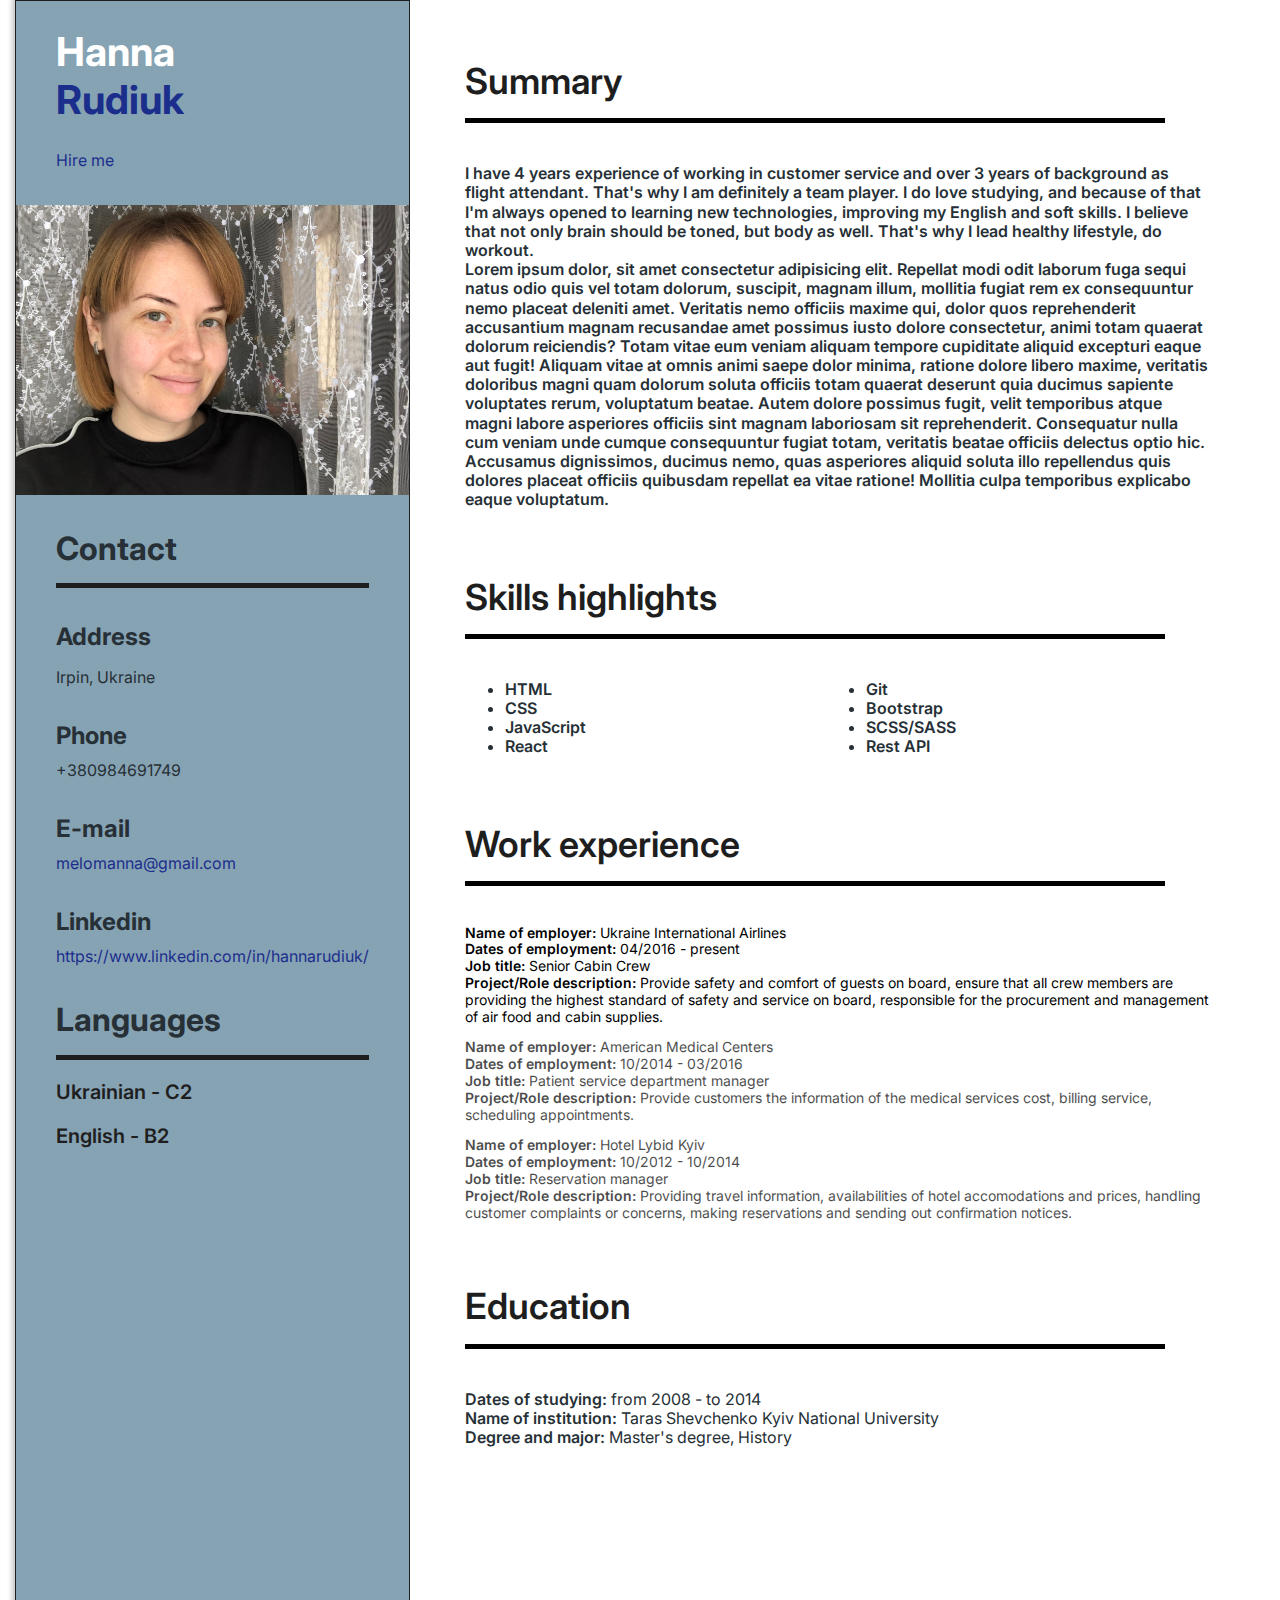
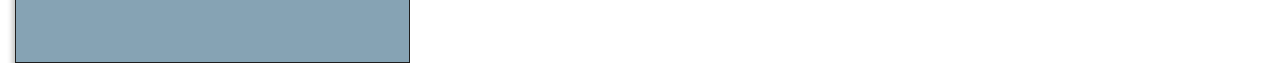
==== commit 4923b43a: "SKILLS content was changed" ====
--- a/index.html
+++ b/index.html
@@ -76,10 +76,10 @@
                   <h2 class="title">Summary</h2>
 
                   <div class="container">
-                    <p class="summary-about">I’m a former flight attendant which now on the way to switch into tech. Also I’m passionate about learning something new: when I find the solution how to fix a problem it cheers me up and moves me forward to learn more. 
-
-                        I have more than 10 years experience of hospitality service (working as a receptionist and flight attendant), so I’m a team player with strong communication skills. 
-                        </p>
+                    <p class="summary-about">I have 4 years experience of working in customer service and over   3 years of background as flight attendant. That's why I am definitely a team player.
+                     I do love studying, and because of that I'm always opened to learning new technologies, improving my English and soft skills.
+                    I believe that not only brain should be toned, but body as well. That's why I lead healthy lifestyle, do workout. <br>
+                    Lorem ipsum dolor, sit amet consectetur adipisicing elit. Repellat modi odit laborum fuga sequi natus odio quis vel totam dolorum, suscipit, magnam illum, mollitia fugiat rem ex consequuntur nemo placeat deleniti amet. Veritatis nemo officiis maxime qui, dolor quos reprehenderit accusantium magnam recusandae amet possimus iusto dolore consectetur, animi totam quaerat dolorum reiciendis? Totam vitae eum veniam aliquam tempore cupiditate aliquid excepturi eaque aut fugit! Aliquam vitae at omnis animi saepe dolor minima, ratione dolore libero maxime, veritatis doloribus magni quam dolorum soluta officiis totam quaerat deserunt quia ducimus sapiente voluptates rerum, voluptatum beatae. Autem dolore possimus fugit, velit temporibus atque magni labore asperiores officiis sint magnam laboriosam sit reprehenderit. Consequatur nulla cum veniam unde cumque consequuntur fugiat totam, veritatis beatae officiis delectus optio hic. Accusamus dignissimos, ducimus nemo, quas asperiores aliquid soluta illo repellendus quis dolores placeat officiis quibusdam repellat ea vitae ratione! Mollitia culpa temporibus explicabo eaque voluptatum.</p>
                     </div>
                 </div>
 
@@ -92,11 +92,11 @@
                         <li>HTML</li>
                         <li>CSS</li>
                         <li>JavaScript</li>
-                        <li>TypeScript</li>
+                        <li>React</li>
                         <li>Git</li>
                         <li>Bootstrap</li>
-                        <li>Scrum</li>
-                        <li>Agile</li>
+                        <li>SCSS/SASS</li>
+                        <li>Rest API</li>
                     </ul>
                 </div>
             </div>
